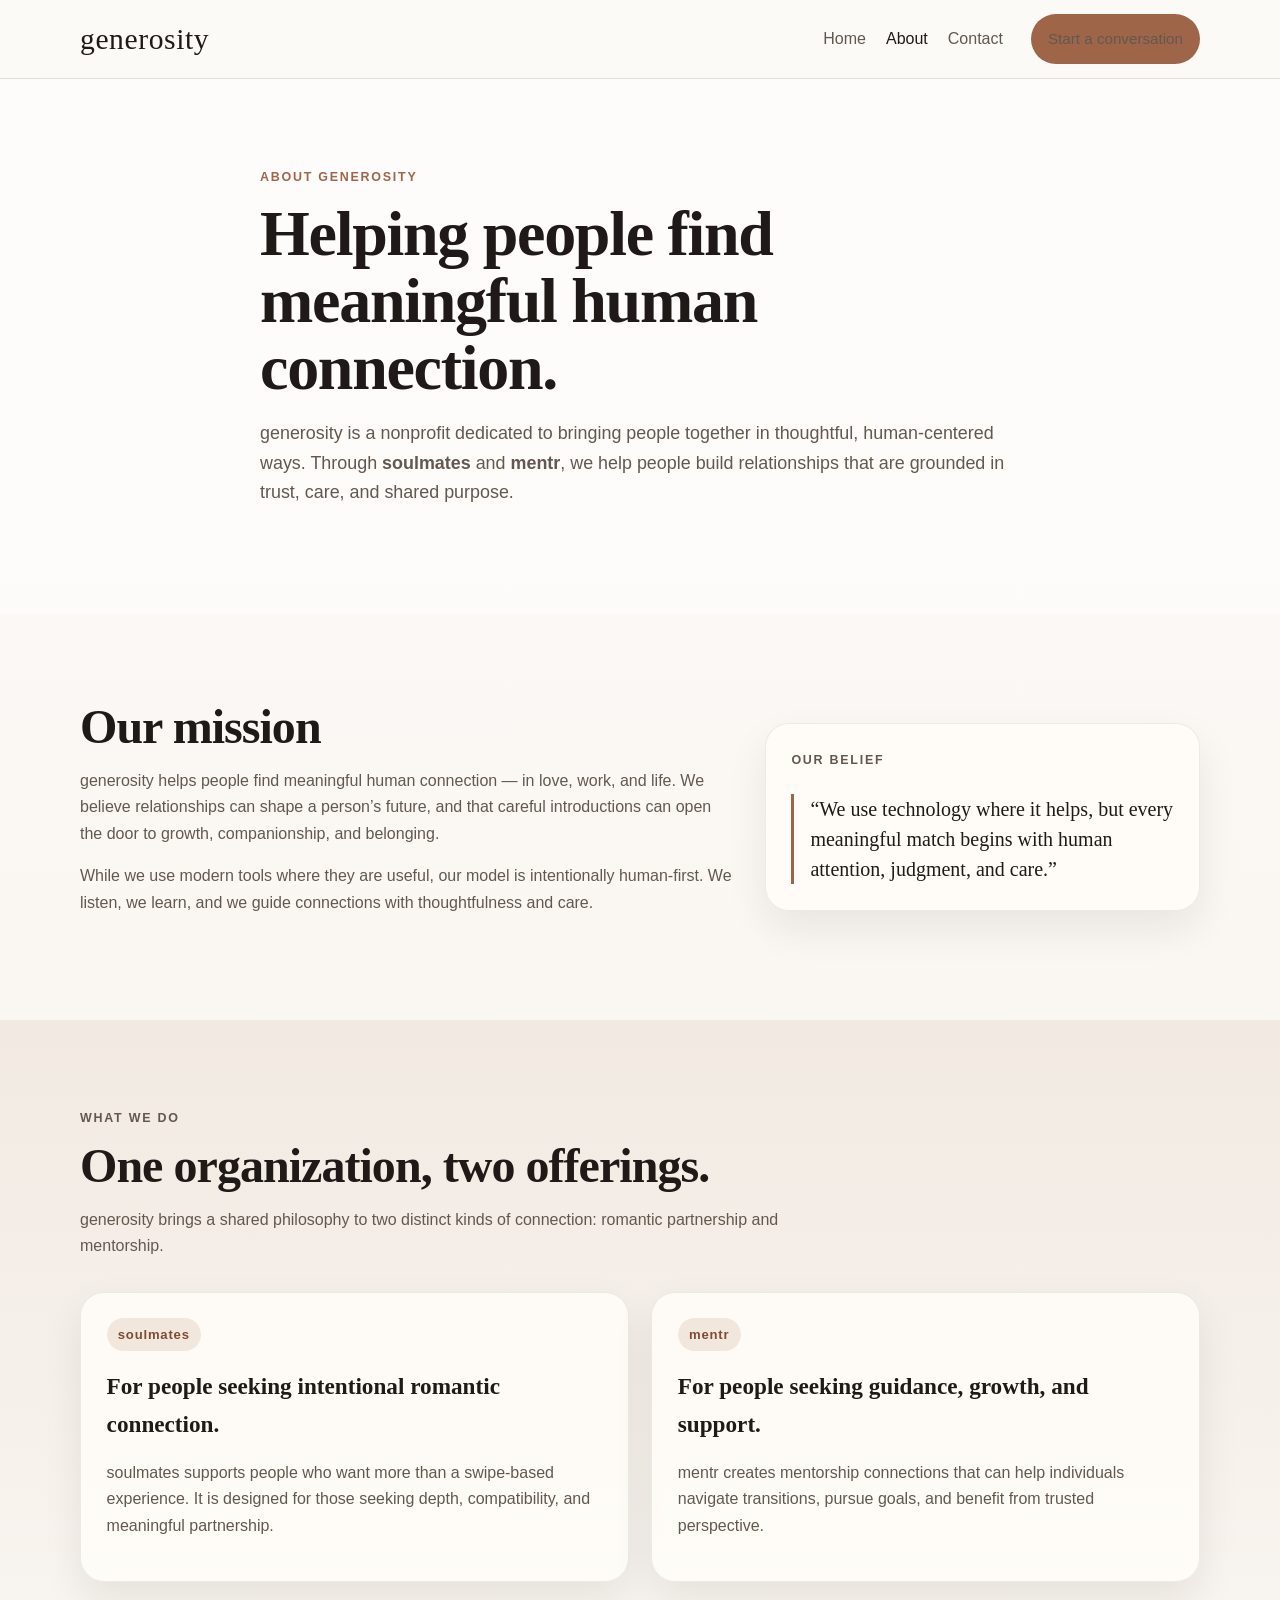
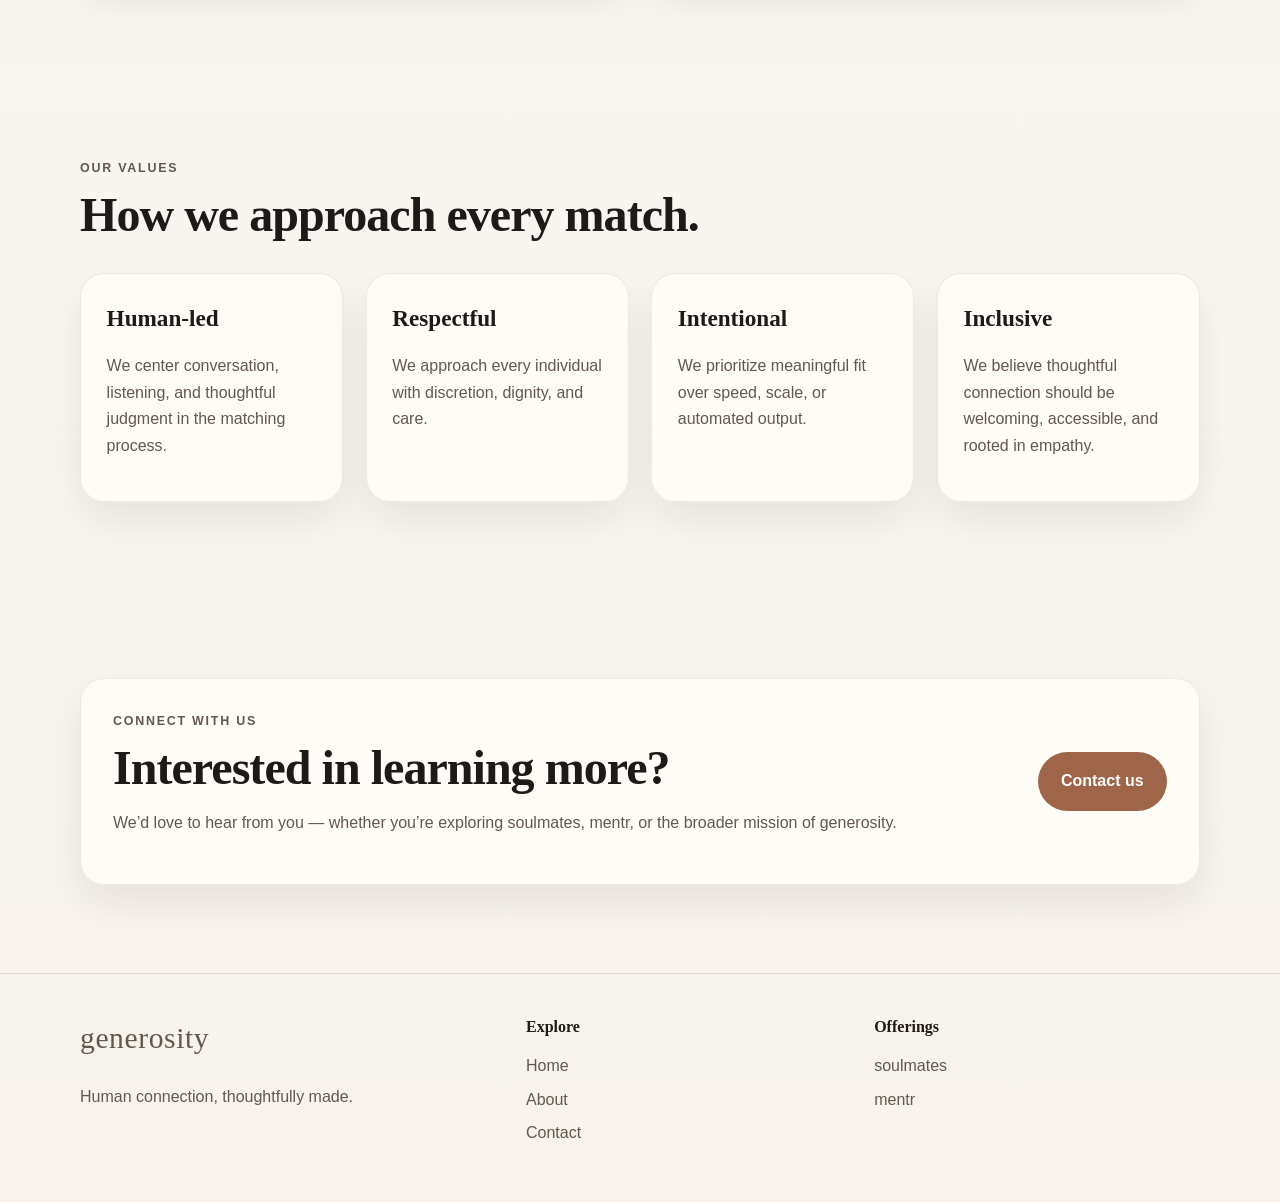
==== about.html @ 8ca42cfe "Add files via upload" ====
<!DOCTYPE html>
<html lang="en">
<head>
  <meta charset="UTF-8" />
  <meta name="viewport" content="width=device-width, initial-scale=1.0" />
  <meta name="description" content="Learn about generosity, a nonprofit dedicated to human connection, thoughtfully made." />
  <title>About | generosity</title>
  <link rel="stylesheet" href="styles.css" />
</head>
<body data-page="about">
  <header class="site-header">
    <div class="container nav-wrap">
      <a class="brand" href="index.html">generosity</a>

      <button class="nav-toggle" aria-label="Open navigation" aria-expanded="false">
        <span></span>
        <span></span>
        <span></span>
      </button>

      <nav class="site-nav" aria-label="Primary navigation">
        <a href="index.html">Home</a>
        <a href="about.html">About</a>
        <a href="contact.html">Contact</a>
        <a href="contact.html" class="btn btn-sm btn-primary nav-cta">Start a conversation</a>
      </nav>
    </div>
  </header>

  <main>
    <section class="page-hero section section-soft">
      <div class="container narrow reveal">
        <p class="eyebrow">About generosity</p>
        <h1>Helping people find meaningful human connection.</h1>
        <p class="lead">
          generosity is a nonprofit dedicated to bringing people together in thoughtful, human-centered ways.
          Through <strong>soulmates</strong> and <strong>mentr</strong>, we help people build relationships that are grounded in trust, care, and shared purpose.
        </p>
      </div>
    </section>

    <section class="section">
      <div class="container about-grid">
        <div class="reveal">
          <h2>Our mission</h2>
          <p>
            generosity helps people find meaningful human connection — in love, work, and life.
            We believe relationships can shape a person’s future, and that careful introductions can open the door to growth, companionship, and belonging.
          </p>
          <p>
            While we use modern tools where they are useful, our model is intentionally human-first.
            We listen, we learn, and we guide connections with thoughtfulness and care.
          </p>
        </div>
        <aside class="quote-panel reveal delay-1">
          <p class="eyebrow">Our belief</p>
          <blockquote>
            “We use technology where it helps, but every meaningful match begins with human attention, judgment, and care.”
          </blockquote>
        </aside>
      </div>
    </section>

    <section class="section section-accent">
      <div class="container">
        <div class="section-heading reveal">
          <p class="eyebrow">What we do</p>
          <h2>One organization, two offerings.</h2>
          <p>
            generosity brings a shared philosophy to two distinct kinds of connection: romantic partnership and mentorship.
          </p>
        </div>

        <div class="cards-grid two-up">
          <article class="program-card reveal delay-1">
            <div class="program-badge">soulmates</div>
            <h3>For people seeking intentional romantic connection.</h3>
            <p>
              soulmates supports people who want more than a swipe-based experience. It is designed for those seeking depth, compatibility, and meaningful partnership.
            </p>
          </article>

          <article class="program-card reveal delay-2">
            <div class="program-badge">mentr</div>
            <h3>For people seeking guidance, growth, and support.</h3>
            <p>
              mentr creates mentorship connections that can help individuals navigate transitions, pursue goals, and benefit from trusted perspective.
            </p>
          </article>
        </div>
      </div>
    </section>

    <section class="section">
      <div class="container">
        <div class="section-heading reveal">
          <p class="eyebrow">Our values</p>
          <h2>How we approach every match.</h2>
        </div>

        <div class="values-grid">
          <article class="value-card reveal delay-1">
            <h3>Human-led</h3>
            <p>We center conversation, listening, and thoughtful judgment in the matching process.</p>
          </article>
          <article class="value-card reveal delay-2">
            <h3>Respectful</h3>
            <p>We approach every individual with discretion, dignity, and care.</p>
          </article>
          <article class="value-card reveal delay-3">
            <h3>Intentional</h3>
            <p>We prioritize meaningful fit over speed, scale, or automated output.</p>
          </article>
          <article class="value-card reveal delay-1">
            <h3>Inclusive</h3>
            <p>We believe thoughtful connection should be welcoming, accessible, and rooted in empathy.</p>
          </article>
        </div>
      </div>
    </section>

    <section class="section">
      <div class="container cta-panel reveal">
        <div>
          <p class="eyebrow">Connect with us</p>
          <h2>Interested in learning more?</h2>
          <p>
            We’d love to hear from you — whether you’re exploring soulmates, mentr, or the broader mission of generosity.
          </p>
        </div>
        <a class="btn btn-primary" href="contact.html">Contact us</a>
      </div>
    </section>
  </main>

  <footer class="site-footer">
    <div class="container footer-grid">
      <div>
        <a class="brand footer-brand" href="index.html">generosity</a>
        <p>Human connection, thoughtfully made.</p>
      </div>
      <div>
        <h4>Explore</h4>
        <ul>
          <li><a href="index.html">Home</a></li>
          <li><a href="about.html">About</a></li>
          <li><a href="contact.html">Contact</a></li>
        </ul>
      </div>
      <div>
        <h4>Offerings</h4>
        <ul>
          <li><a href="contact.html?interest=soulmates">soulmates</a></li>
          <li><a href="contact.html?interest=mentr">mentr</a></li>
        </ul>
      </div>
    </div>
  </footer>

  <script src="script.js"></script>
</body>
</html>
---- styles.css ----
:root {
  --bg: #f7f2ec;
  --surface: #fffdf9;
  --surface-2: #f2e7dc;
  --surface-3: #f6efe7;
  --text: #1f1a17;
  --muted: #63584f;
  --line: rgba(31, 26, 23, 0.12);
  --primary: #9f6549;
  --primary-dark: #7e4b34;
  --accent: #d7c2b0;
  --shadow: 0 18px 40px rgba(27, 20, 15, 0.08);
  --radius-lg: 24px;
  --radius-md: 18px;
  --radius-sm: 12px;
  --container: 1120px;
  --heading: Georgia, "Times New Roman", serif;
  --body: Inter, -apple-system, BlinkMacSystemFont, "Segoe UI", sans-serif;
}

* {
  box-sizing: border-box;
}

html {
  scroll-behavior: smooth;
}

body {
  margin: 0;
  font-family: var(--body);
  color: var(--text);
  background: linear-gradient(180deg, #fcfaf7 0%, var(--bg) 100%);
  line-height: 1.65;
}

a {
  color: inherit;
  text-decoration: none;
}

img {
  max-width: 100%;
  display: block;
}

.container {
  width: min(100% - 2rem, var(--container));
  margin-inline: auto;
}

.narrow {
  max-width: 760px;
}

.section {
  padding: 5.5rem 0;
}

.section-soft {
  background: rgba(255, 255, 255, 0.38);
}

.section-accent {
  background: linear-gradient(180deg, rgba(215, 194, 176, 0.25), rgba(255, 255, 255, 0));
}

.site-header {
  position: sticky;
  top: 0;
  z-index: 20;
  backdrop-filter: blur(14px);
  background: rgba(252, 250, 247, 0.78);
  border-bottom: 1px solid var(--line);
}

.nav-wrap {
  display: flex;
  align-items: center;
  justify-content: space-between;
  min-height: 78px;
  gap: 1rem;
}

.brand {
  font-family: var(--heading);
  font-size: 1.85rem;
  letter-spacing: 0.02em;
}

.site-nav {
  display: flex;
  align-items: center;
  gap: 1.25rem;
}

.site-nav > a {
  color: var(--muted);
  font-weight: 500;
}

.site-nav > a.active {
  color: var(--text);
}

.nav-cta {
  margin-left: 0.5rem;
}

.nav-toggle {
  display: none;
  background: transparent;
  border: 0;
  padding: 0.35rem;
  cursor: pointer;
}

.nav-toggle span {
  display: block;
  width: 26px;
  height: 2px;
  background: var(--text);
  margin: 5px 0;
  border-radius: 999px;
}

.hero {
  padding-top: 4rem;
}

.hero-grid,
.about-grid,
.philosophy-grid,
.contact-grid {
  display: grid;
  gap: 2rem;
  align-items: center;
}

.hero-grid {
  grid-template-columns: 1.15fr 0.95fr;
  min-height: calc(100vh - 78px);
}

.hero-copy h1,
.page-hero h1,
.section-heading h2,
.cta-panel h2,
.about-grid h2,
.philosophy-grid h2 {
  font-family: var(--heading);
  font-weight: 600;
  letter-spacing: -0.02em;
  line-height: 1.05;
  margin: 0 0 1rem;
}

.hero-copy h1 {
  font-size: clamp(2.7rem, 7vw, 5rem);
}

.page-hero h1 {
  font-size: clamp(2.4rem, 6vw, 4rem);
}

.section-heading h2,
.about-grid h2,
.philosophy-grid h2,
.cta-panel h2 {
  font-size: clamp(2rem, 4vw, 3rem);
}

.eyebrow {
  margin: 0 0 0.75rem;
  color: var(--primary);
  text-transform: uppercase;
  letter-spacing: 0.14em;
  font-size: 0.78rem;
  font-weight: 700;
}

.lead {
  font-size: 1.12rem;
  color: var(--muted);
}

.hero-copy p,
.section-heading p,
.about-grid p,
.philosophy-grid p,
.cta-panel p,
.contact-card p,
.value-card p,
.step-card p,
.program-card p,
.quote-panel p {
  color: var(--muted);
}

.button-group {
  display: flex;
  gap: 1rem;
  flex-wrap: wrap;
  margin-top: 2rem;
}

.btn {
  display: inline-flex;
  align-items: center;
  justify-content: center;
  gap: 0.5rem;
  border-radius: 999px;
  border: 1px solid transparent;
  padding: 0.95rem 1.4rem;
  font-weight: 600;
  transition: transform 0.2s ease, background 0.2s ease, border-color 0.2s ease;
}

.btn:hover {
  transform: translateY(-1px);
}

.btn-sm {
  padding: 0.7rem 1rem;
  font-size: 0.95rem;
}

.btn-primary {
  background: var(--primary);
  color: white;
}

.btn-primary:hover {
  background: var(--primary-dark);
}

.btn-secondary {
  border-color: var(--line);
  background: rgba(255,255,255,0.6);
}

.full-width {
  width: 100%;
}

.hero-visual {
  position: relative;
  min-height: 540px;
}

.visual-card {
  position: absolute;
  background: rgba(255, 253, 249, 0.9);
  border: 1px solid rgba(31, 26, 23, 0.08);
  border-radius: var(--radius-lg);
  box-shadow: var(--shadow);
  overflow: hidden;
}

.large-card {
  inset: 2rem 4rem 6rem 0;
}

.small-card {
  width: min(320px, 72%);
  right: 0;
  bottom: 0;
}

.image-placeholder {
  min-height: 280px;
  background:
    radial-gradient(circle at 20% 20%, rgba(255,255,255,0.55), transparent 35%),
    linear-gradient(135deg, #d7c2b0, #ba8f71 60%, #8a5f47);
  display: grid;
  place-items: center;
  color: rgba(255,255,255,0.9);
  font-size: 0.88rem;
  letter-spacing: 0.08em;
  text-transform: uppercase;
}

.mentor-placeholder {
  min-height: 210px;
  background:
    radial-gradient(circle at 30% 30%, rgba(255,255,255,0.45), transparent 30%),
    linear-gradient(135deg, #e1d0c1, #9f7b66 60%, #6e5647);
}

.visual-card-copy {
  padding: 1.2rem 1.25rem 1.35rem;
}

.visual-card-copy h3,
.program-card h3,
.step-card h3,
.pillar-card h3,
.value-card h3,
.contact-card h2,
.contact-card h3 {
  margin-top: 0;
  margin-bottom: 0.5rem;
  font-family: var(--heading);
  font-size: 1.45rem;
}

.section-heading {
  max-width: 720px;
  margin-bottom: 2rem;
}

.cards-grid,
.steps-grid,
.values-grid,
.pillars,
.footer-grid {
  display: grid;
  gap: 1.4rem;
}

.two-up {
  grid-template-columns: repeat(2, minmax(0, 1fr));
}

.program-card,
.step-card,
.value-card,
.pillar-card,
.contact-card,
.form-panel,
.quote-panel,
.cta-panel {
  background: rgba(255, 253, 249, 0.86);
  border: 1px solid rgba(31, 26, 23, 0.08);
  border-radius: var(--radius-lg);
  box-shadow: var(--shadow);
}

.program-card,
.step-card,
.value-card,
.pillar-card,
.contact-card,
.form-panel,
.quote-panel {
  padding: 1.6rem;
}

.program-badge {
  display: inline-flex;
  padding: 0.35rem 0.7rem;
  border-radius: 999px;
  background: var(--surface-2);
  color: var(--primary-dark);
  font-size: 0.82rem;
  font-weight: 700;
  letter-spacing: 0.06em;
  text-transform: lowercase;
  margin-bottom: 1rem;
}

.feature-list {
  list-style: none;
  margin: 1.2rem 0 0;
  padding: 0;
}

.feature-list li {
  position: relative;
  padding-left: 1.2rem;
  margin: 0.55rem 0;
  color: var(--muted);
}

.feature-list li::before {
  content: "•";
  position: absolute;
  left: 0;
  color: var(--primary);
}

.feature-list.compact li {
  margin: 0.35rem 0;
}

.text-link {
  display: inline-block;
  margin-top: 1.2rem;
  color: var(--primary-dark);
  font-weight: 700;
}

.steps-grid {
  grid-template-columns: repeat(3, minmax(0, 1fr));
}

.step-number {
  display: inline-flex;
  margin-bottom: 1rem;
  font-size: 0.82rem;
  font-weight: 700;
  letter-spacing: 0.14em;
  color: var(--primary);
}

.philosophy-grid {
  grid-template-columns: 1fr 1fr;
}

.pillars {
  grid-template-columns: 1fr;
}

blockquote {
  margin: 1.5rem 0 0;
  padding-left: 1rem;
  border-left: 3px solid var(--primary);
  font-family: var(--heading);
  font-size: 1.25rem;
  line-height: 1.5;
}

.about-grid {
  grid-template-columns: 1.2fr 0.8fr;
}

.values-grid {
  grid-template-columns: repeat(4, minmax(0, 1fr));
}

.cta-panel {
  padding: 2rem;
  display: flex;
  align-items: center;
  justify-content: space-between;
  gap: 1.5rem;
}

.contact-grid {
  grid-template-columns: 0.9fr 1.1fr;
  align-items: start;
}

.contact-info {
  display: grid;
  gap: 1.25rem;
}

.contact-form {
  display: grid;
  gap: 1rem;
}

.form-row {
  display: grid;
  gap: 0.45rem;
}

label {
  font-weight: 600;
}

input,
textarea,
select {
  width: 100%;
  border: 1px solid rgba(31, 26, 23, 0.14);
  border-radius: var(--radius-sm);
  padding: 0.95rem 1rem;
  font: inherit;
  background: rgba(255,255,255,0.8);
  color: var(--text);
}

input:focus,
textarea:focus,
select:focus {
  outline: 2px solid rgba(159, 101, 73, 0.18);
  border-color: var(--primary);
}

.error-message {
  min-height: 1em;
  color: #9b3b33;
}

.input-error {
  border-color: #9b3b33;
}

.form-status {
  margin: 0.2rem 0 0;
  font-weight: 600;
  color: var(--primary-dark);
}

.site-footer {
  border-top: 1px solid var(--line);
  padding: 2.5rem 0 3rem;
}

.footer-grid {
  grid-template-columns: 1.3fr 1fr 1fr;
}

.footer-brand {
  display: inline-block;
  margin-bottom: 0.35rem;
}

.site-footer h4 {
  margin-top: 0;
  margin-bottom: 0.8rem;
  font-family: var(--heading);
}

.site-footer ul {
  list-style: none;
  padding: 0;
  margin: 0;
}

.site-footer li {
  margin: 0.45rem 0;
}

.site-footer p,
.site-footer a,
.site-footer li {
  color: var(--muted);
}

.reveal {
  opacity: 0;
  transform: translateY(26px);
  transition: opacity 0.7s ease, transform 0.7s ease;
}

.reveal.visible {
  opacity: 1;
  transform: translateY(0);
}

.delay-1 { transition-delay: 0.08s; }
.delay-2 { transition-delay: 0.16s; }
.delay-3 { transition-delay: 0.24s; }

@media (max-width: 980px) {
  .hero-grid,
  .about-grid,
  .philosophy-grid,
  .contact-grid,
  .two-up,
  .steps-grid,
  .values-grid,
  .footer-grid {
    grid-template-columns: 1fr;
  }

  .hero-grid {
    min-height: auto;
  }

  .hero-visual {
    min-height: 500px;
  }

  .large-card {
    inset: 0 2.5rem 5rem 0;
  }

  .cta-panel {
    flex-direction: column;
    align-items: flex-start;
  }
}

@media (max-width: 760px) {
  .section {
    padding: 4rem 0;
  }

  .nav-toggle {
    display: block;
  }

  .site-nav {
    position: absolute;
    top: calc(100% + 1px);
    left: 0;
    right: 0;
    padding: 1rem;
    background: rgba(252, 250, 247, 0.98);
    border-bottom: 1px solid var(--line);
    display: grid;
    gap: 0.8rem;
    transform-origin: top;
    transform: scaleY(0);
    opacity: 0;
    pointer-events: none;
    transition: transform 0.2s ease, opacity 0.2s ease;
  }

  .site-nav.open {
    transform: scaleY(1);
    opacity: 1;
    pointer-events: auto;
  }

  .nav-cta {
    margin-left: 0;
    justify-self: start;
  }

  .hero-copy h1 {
    font-size: clamp(2.4rem, 12vw, 3.5rem);
  }

  .hero-visual {
    min-height: 440px;
  }

  .large-card {
    inset: 0 1rem 4.4rem 0;
  }

  .small-card {
    width: min(290px, 76%);
  }

  .image-placeholder {
    min-height: 220px;
  }

  .mentor-placeholder {
    min-height: 180px;
  }
}
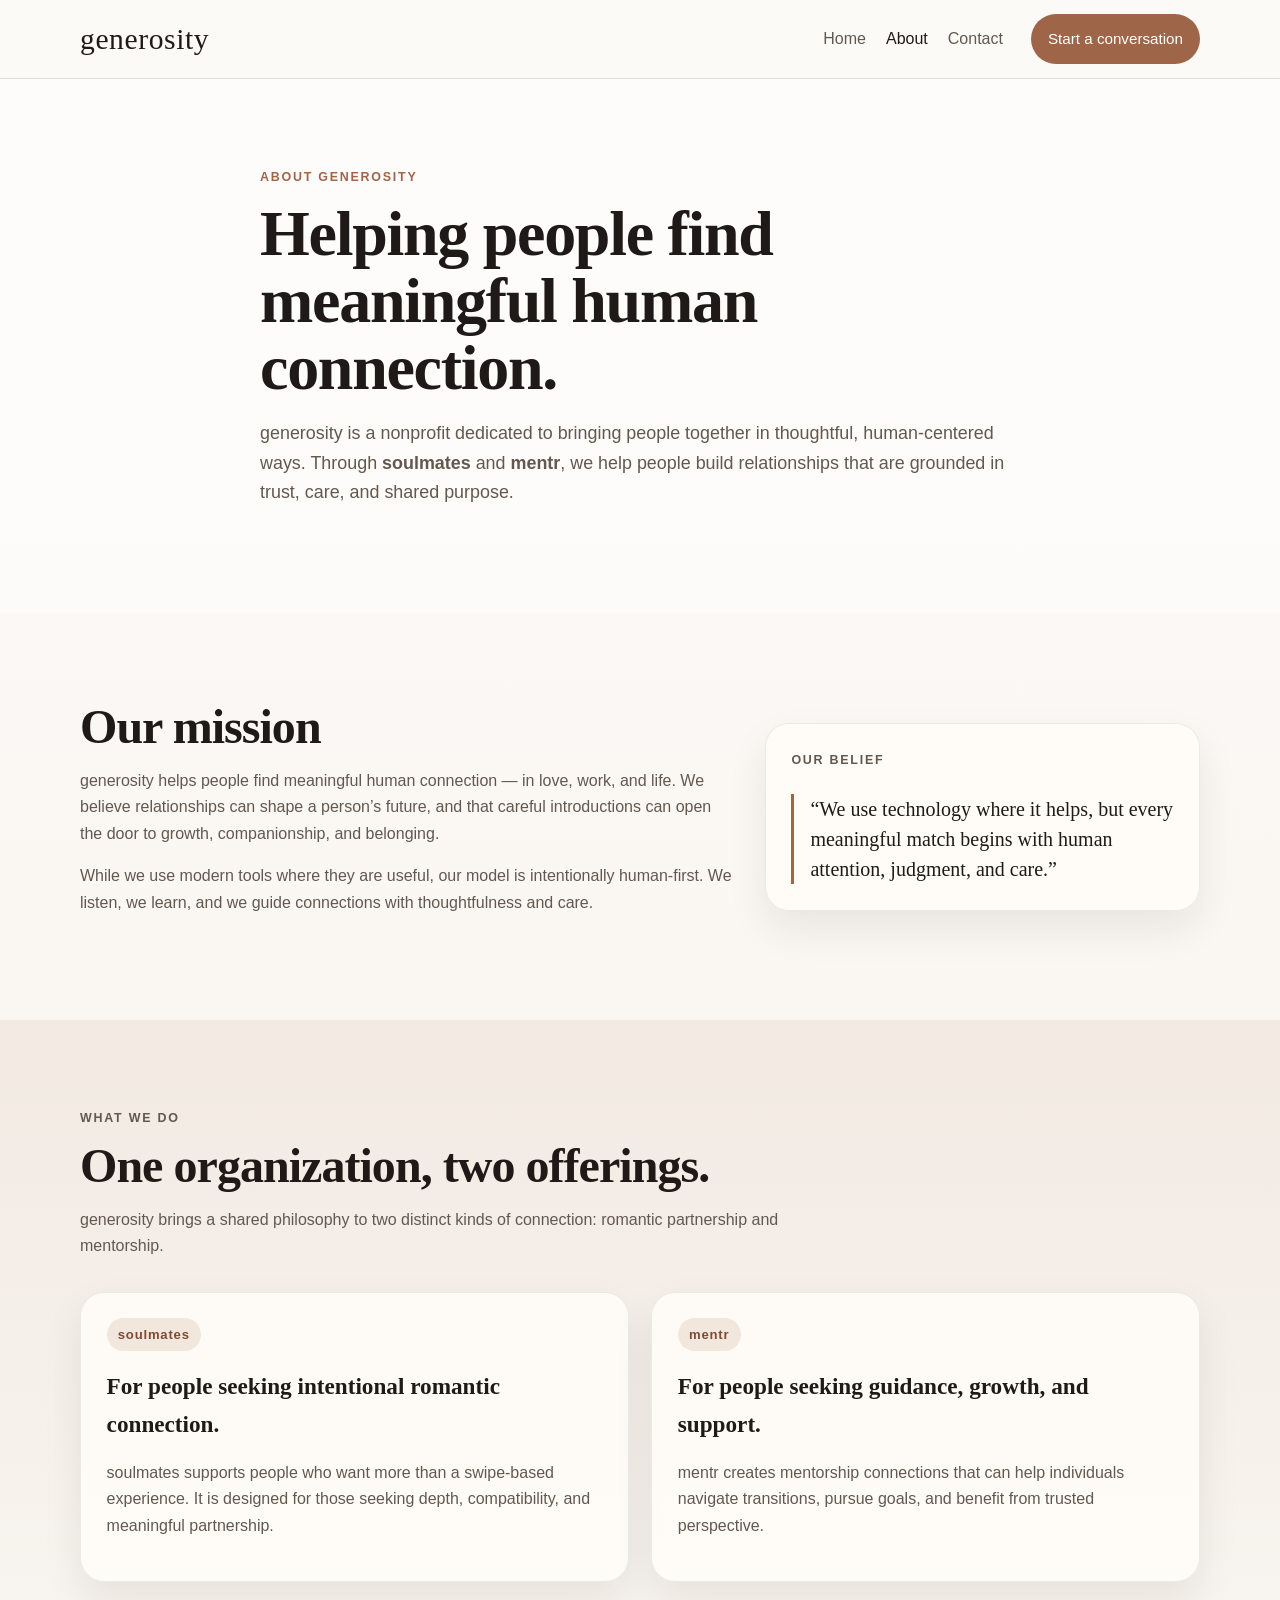
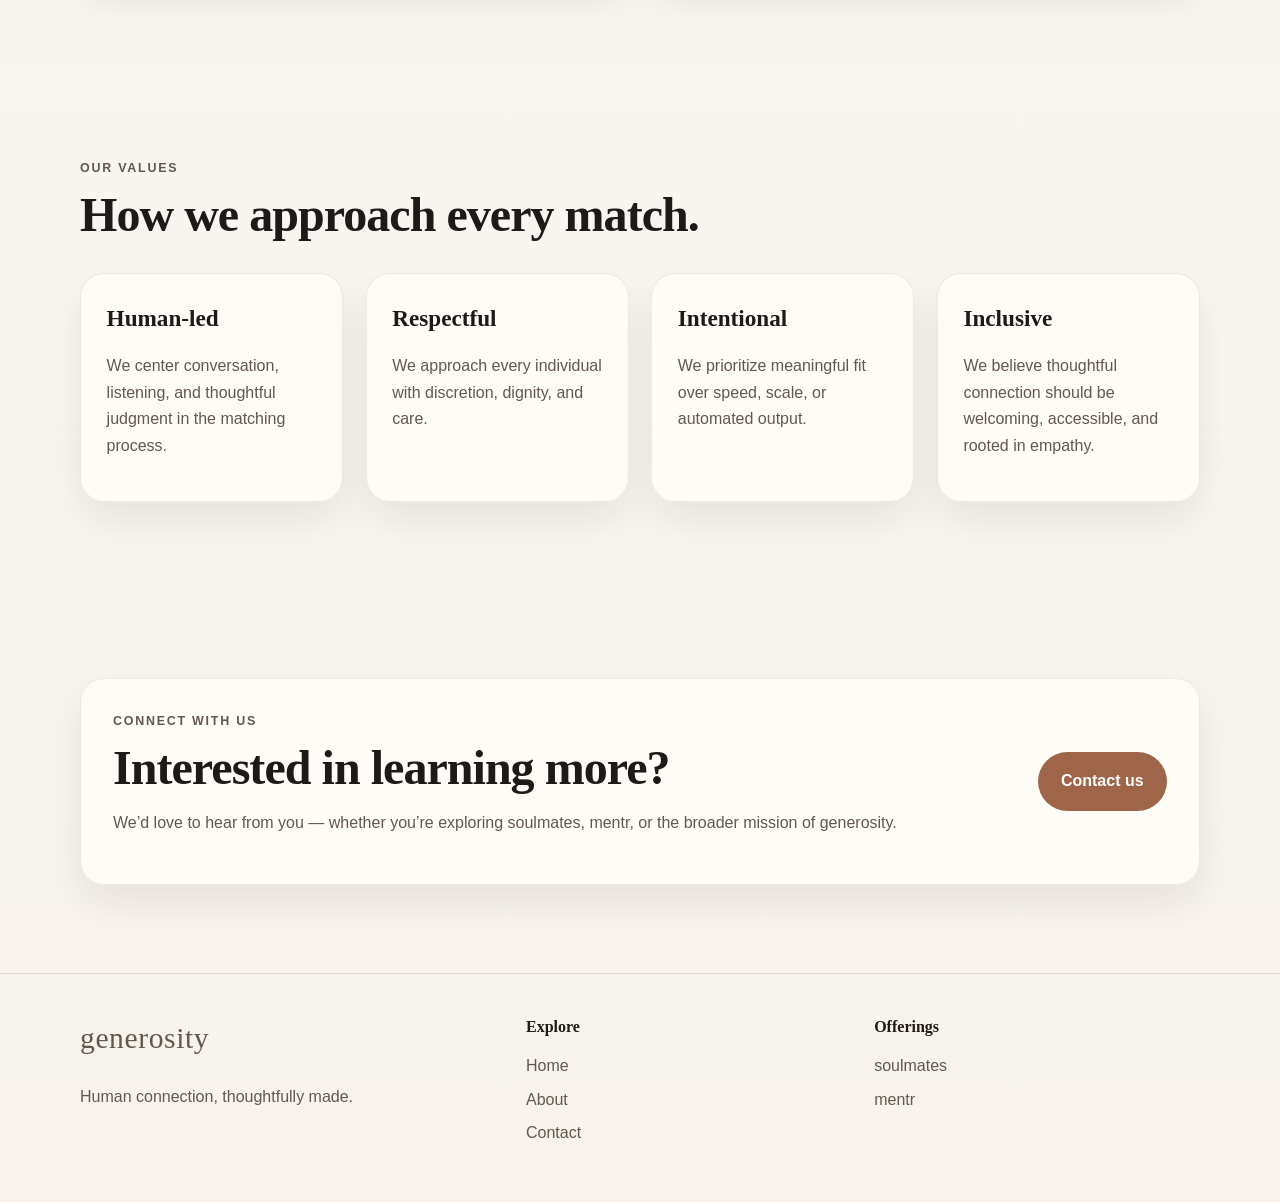
==== commit 23732e10: "Update about.html" ====
--- a/about.html
+++ b/about.html
@@ -22,7 +22,7 @@
         <a href="index.html">Home</a>
         <a href="about.html">About</a>
         <a href="contact.html">Contact</a>
-        <a href="contact.html" class="btn btn-sm btn-primary nav-cta">Start a conversation</a>
+        <a href="contact.html" class="btn btn-sm btn-primary nav-cta" style="color: white;">Start a conversation</a>
       </nav>
     </div>
   </header>
